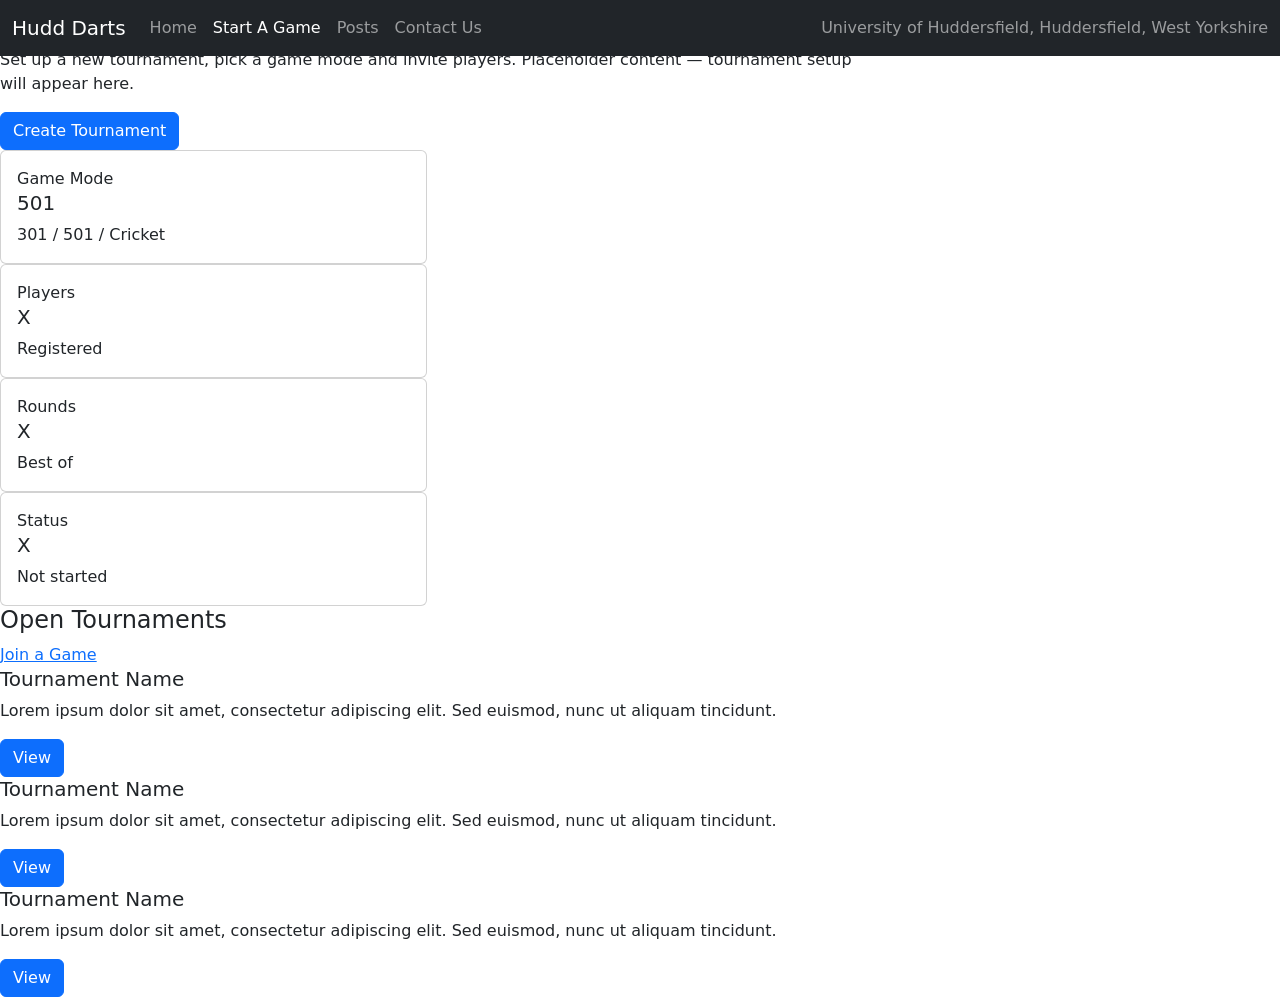
==== tournament.html @ 18244286 "Create tournament.html for tournament setup This HTML file sets up the structure for the tournament " ====
<!DOCTYPE html>
<html lang="en">
<head>
  <meta charset="utf-8" />
  <meta name="viewport" content="width=device-width, initial-scale=1.0" />
  <title>Start A Game — Hudd Darts</title>

  <link rel="stylesheet" href="https://cdn.jsdelivr.net/npm/bootstrap@5.3.2/dist/css/bootstrap.min.css" />
  <link rel="stylesheet" href="css/site.css" />
  <link rel="stylesheet" href="huddDarts.css" />
  <link href="https://fonts.googleapis.com/css2?family=Cormorant+Garamond:ital,wght@0,300;0,400;1,300&family=Barlow:wght@300;400&display=swap" rel="stylesheet">

</head>
<body>

  <div class="scroll-progress" id="scrollProgress"></div>

  <!-- TOP NAV -->
  <nav class="navbar navbar-expand-lg navbar-dark bg-dark fixed-top" id="topnav">
    <div class="container-fluid">
      <a class="navbar-brand" href="index.html">Hudd Darts</a>
      <button class="navbar-toggler" type="button" data-bs-toggle="collapse" data-bs-target="#navbarNav"
              aria-controls="navbarNav" aria-expanded="false" aria-label="Toggle navigation">
        <span class="navbar-toggler-icon"></span>
      </button>
      <div class="collapse navbar-collapse" id="navbarNav">
        <ul class="navbar-nav me-auto">
          <li class="nav-item"><a class="nav-link" href="index.html">Home</a></li>
          <li class="nav-item"><a class="nav-link active" aria-current="page" href="tournament.html">Start A Game</a></li>
          <li class="nav-item"><a class="nav-link" href="posts.html">Posts</a></li>
          <li class="nav-item"><a class="nav-link" href="contact.html">Contact Us</a></li>
        </ul>
        <span class="navbar-text">
          University of Huddersfield, Huddersfield, West Yorkshire
        </span>
      </div>
    </div>
  </nav>

  <!-- MAIN -->
  <div id="page-content-wrapper">

    <!-- Hero + tournament stats (same layout as home) -->
    <div class="background-card">
        <div class="col-8">
            <div class="card-body">
                <h1 class="card-title">Start A Game</h1>
                <p class="card-text">Set up a new tournament, pick a game mode and invite players. Placeholder content &mdash; tournament setup will appear here.</p>
                <a href="#" id='create-tournament' class="btn btn-primary">Create Tournament</a>
            </div>
        </div>
        <div class="col-4" id="content-grid">
            <div class="card">
                <div class="card-body">
                    <span class="small-title">Game Mode</span>
                    <h5 class="card-title"><span id="game-mode">501</span></h5>
                    <span class="small-title">301 / 501 / Cricket</span>
                </div>
            </div>
            <div class="card">
                <div class="card-body">
                    <span class="small-title">Players</span>
                    <h5 class="card-title"><span id="player-count">X</span></h5>
                    <span class="small-title">Registered</span>
                </div>
            </div>
            <div class="card">
                <div class="card-body">
                    <span class="small-title">Rounds</span>
                    <h5 class="card-title"><span id="round-count">X</span></h5>
                    <span class="small-title">Best of</span>
                </div>
            </div>
            <div class="card">
                <div class="card-body">
                    <span class="small-title">Status</span>
                    <h5 class="card-title"><span id="status">X</span></h5>
                    <span class="small-title">Not started</span>
                </div>
            </div>
        </div>
    </div>

    <!-- Bracket placeholder (dark wrapper, same as leaderboard) -->
    <div class="table-wrapper">
        <div id="pregame-wrapper" class="d-none">
            <div class="col-3">
                <label>Add Players</label>
                <select class="select2">
                    <option value="">Select a player to add&hellip;</option>
                </select>
                <button id="add-new-player" type="button" class="btn btn-outline-light btn-sm">+ Add New Player</button>
                <button id="download-csv" type="button" class="btn btn-outline-light btn-sm">Download CSV</button>
            </div>
            <div class="col-9">
                <div class="card" id="players-select-card">
                    <h5>Players(<span id="player-count">X</span>)</h5>
                    <div class="hd"></div>
                    <div class="player-select-wrapper">
                        
                    </div>
                </div>
                <button id="start-tournament" class="btn btn-primary" disabled>Start Tournament</button>
            </div>
            
        </div>
        <div id="bracket-wrapper">

        </div>
    </div>

    <!-- Open tournaments placeholder cards -->
    <div class="section-head">
      <h4>Open Tournaments</h4>
      <a href="#" class="uoh-btn-primary">Join a Game</a>
    </div>

    <div class="card-grid" id="tournaments-container">
      <div class="post-card">
        <h5 class="post-title">Tournament Name</h5>
        <p class="post-excerpt">Lorem ipsum dolor sit amet, consectetur adipiscing elit. Sed euismod, nunc ut aliquam tincidunt.</p>
        <a href="#" class="btn btn-primary">View</a>
      </div>
      <div class="post-card">
        <h5 class="post-title">Tournament Name</h5>
        <p class="post-excerpt">Lorem ipsum dolor sit amet, consectetur adipiscing elit. Sed euismod, nunc ut aliquam tincidunt.</p>
        <a href="#" class="btn btn-primary">View</a>
      </div>
      <div class="post-card">
        <h5 class="post-title">Tournament Name</h5>
        <p class="post-excerpt">Lorem ipsum dolor sit amet, consectetur adipiscing elit. Sed euismod, nunc ut aliquam tincidunt.</p>
        <a href="#" class="btn btn-primary">View</a>
      </div>
    </div>

  </div>

  <!-- Add New Player modal -->
  <div class="modal fade" id="add-player-modal" tabindex="-1" aria-labelledby="add-player-title" aria-hidden="true">
    <div class="modal-dialog">
      <div class="modal-content">
        <div class="modal-header">
          <h5 class="modal-title" id="add-player-title">Add New Player</h5>
          <button type="button" class="btn-close" data-bs-dismiss="modal" aria-label="Close"></button>
        </div>
        <div class="modal-body">
          <div class="mb-3">
            <label for="new-player-name" class="form-label">Player name</label>
            <input type="text" class="form-control" id="new-player-name" placeholder="e.g. Jane Smith" autocomplete="off">
          </div>
          <div class="mb-1">
            <label for="new-player-avg" class="form-label">Starting 3-dart average (optional)</label>
            <input type="number" step="0.01" min="0" class="form-control" id="new-player-avg" placeholder="0.00">
          </div>
        </div>
        <div class="modal-footer">
          <button type="button" class="btn btn-secondary" data-bs-dismiss="modal">Cancel</button>
          <button type="button" class="btn btn-primary" id="save-new-player">Save Player</button>
        </div>
      </div>
    </div>
  </div>

  <!-- Record Result modal -->
  <div class="modal fade" id="game-modal" tabindex="-1" aria-labelledby="game-modal-title" aria-hidden="true">
    <div class="modal-dialog">
      <div class="modal-content">
        <div class="modal-header">
          <h5 class="modal-title" id="game-modal-title">Record Result</h5>
          <button type="button" class="btn-close" data-bs-dismiss="modal" aria-label="Close"></button>
        </div>
        <div class="modal-body">
          <p class="fw-semibold mb-3"><span id="gm-p1-name"></span> vs <span id="gm-p2-name"></span></p>
          <div class="row g-3">
            <div class="col-6">
              <label class="form-label" id="gm-p1-label" for="gm-p1-avg"></label>
              <input type="number" step="0.01" min="0" class="form-control" id="gm-p1-avg" placeholder="3-dart avg">
            </div>
            <div class="col-6">
              <label class="form-label" id="gm-p2-label" for="gm-p2-avg"></label>
              <input type="number" step="0.01" min="0" class="form-control" id="gm-p2-avg" placeholder="3-dart avg">
            </div>
          </div>
          <div class="mt-3">
            <label class="form-label d-block">Winner</label>
            <div class="form-check">
              <input class="form-check-input" type="radio" name="gm-winner" id="gm-winner-1" value="1">
              <label class="form-check-label" for="gm-winner-1" id="gm-winner-1-label"></label>
            </div>
            <div class="form-check">
              <input class="form-check-input" type="radio" name="gm-winner" id="gm-winner-2" value="2">
              <label class="form-check-label" for="gm-winner-2" id="gm-winner-2-label"></label>
            </div>
          </div>
          <p class="text-danger small mt-2 mb-0 d-none" id="gm-error">Enter both averages and pick a winner.</p>
        </div>
        <div class="modal-footer">
          <button type="button" class="btn btn-secondary" data-bs-dismiss="modal">Cancel</button>
          <button type="button" class="btn btn-primary" id="save-game-result">Save Result</button>
        </div>
      </div>
    </div>
  </div>

  <script src="https://ajax.googleapis.com/ajax/libs/jquery/3.7.1/jquery.min.js"></script>
  <script src="https://cdn.jsdelivr.net/npm/bootstrap@5.3.2/dist/js/bootstrap.bundle.min.js"></script>
  <script src="js/site.js"></script>

</body>
</html>
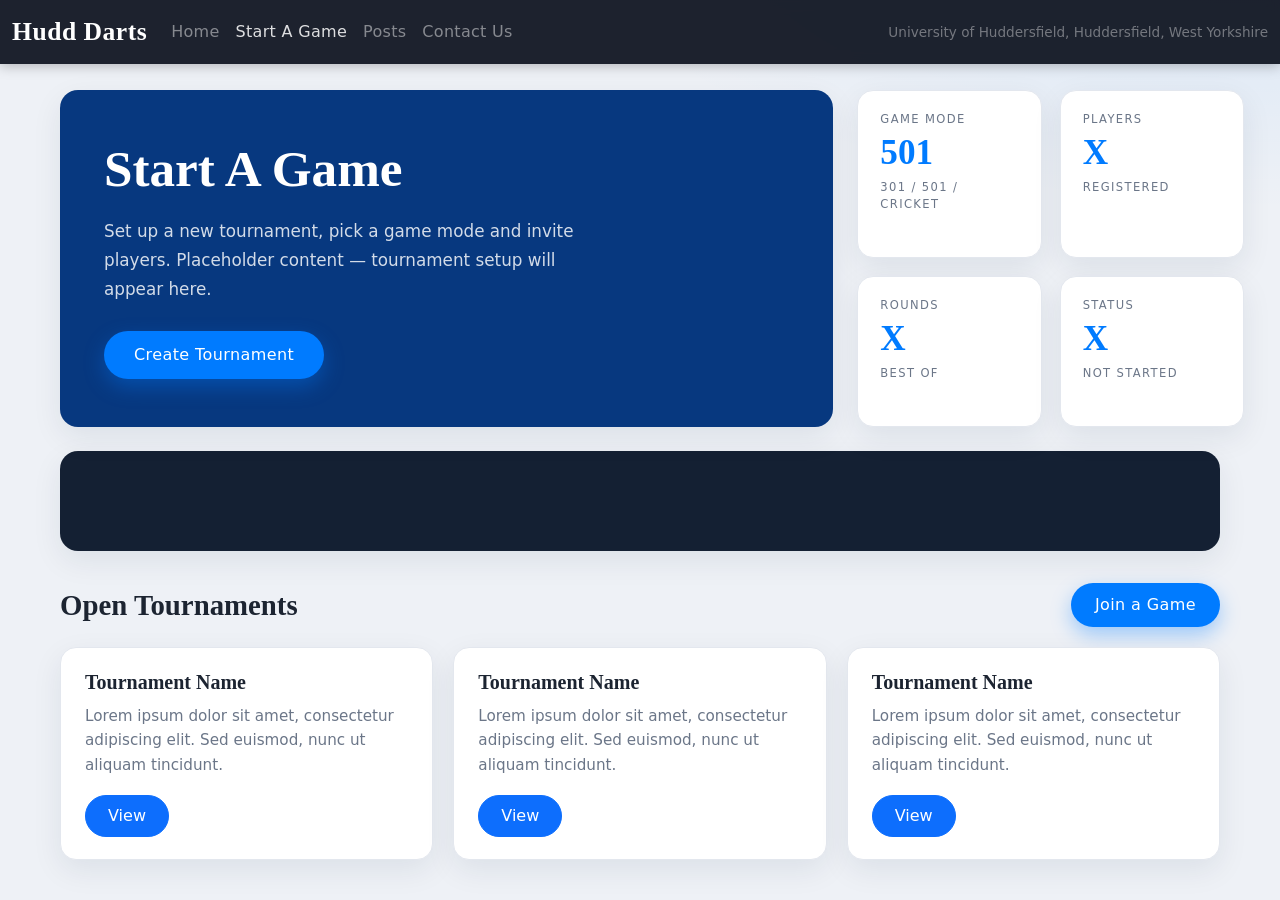
==== commit d0eba28a: "Fix script source path for site.js" ====
--- a/tournament.html
+++ b/tournament.html
@@ -204,7 +204,7 @@
 
   <script src="https://ajax.googleapis.com/ajax/libs/jquery/3.7.1/jquery.min.js"></script>
   <script src="https://cdn.jsdelivr.net/npm/bootstrap@5.3.2/dist/js/bootstrap.bundle.min.js"></script>
-  <script src="js/site.js"></script>
+  <script src="site.js"></script>
 
 </body>
 </html>
--- a/huddDarts.css
+++ b/huddDarts.css
@@ -0,0 +1,589 @@
+/* ============================================================
+   Hudd Darts — page theme
+   Fonts loaded in <head>: Cormorant Garamond (headings), Barlow (body)
+   ============================================================ */
+
+:root {
+    --brand:        #007bff;
+    --brand-dark:   #0b5ed7;
+    --ink:          #1c2431;
+    --muted:        #6b7688;
+    --panel:        #ffffff;
+    --page-bg:      #eef1f6;
+    --border:       #e3e7ee;
+    --shadow:       0 10px 30px rgba(18, 32, 60, .08);
+}
+
+body {
+    font-family: 'Barlow', system-ui, sans-serif;
+    color: var(--ink);
+    background:
+        radial-gradient(1200px 500px at 100% -10%, rgba(0,123,255,.10), transparent 60%),
+        var(--page-bg);
+    min-height: 100vh;
+}
+
+/* ---------- Top navbar ---------- */
+#topnav.navbar {
+    background: rgba(20, 26, 38, .96) !important;
+    backdrop-filter: blur(6px);
+    box-shadow: 0 2px 12px rgba(0, 0, 0, .25);
+}
+#topnav .navbar-brand {
+    font-family: 'Cormorant Garamond', serif;
+    font-weight: 600;
+    font-size: 1.6rem;
+    letter-spacing: .5px;
+}
+#topnav .nav-link {
+    font-weight: 400;
+    letter-spacing: .3px;
+    opacity: .85;
+    transition: opacity .15s ease;
+}
+#topnav .nav-link:hover,
+#topnav .nav-link:focus { opacity: 1; }
+#topnav .navbar-text { font-size: .85rem; opacity: .7; }
+
+/* ---------- Layout ---------- */
+#page-content-wrapper {
+    margin-left: 0 !important;   /* remove old sidebar offset */
+    padding: 90px 24px 40px;     /* clear the fixed top navbar */
+}
+
+/* Main container: hero (left) + stat grid (right) side by side */
+.background-card {
+    display: flex;
+    gap: 24px;
+    align-items: stretch;
+    max-width: 1160px;
+    margin: 0 auto;
+}
+.background-card > .col-8,
+.background-card > .col-4 { padding: 0; }
+
+/* ---------- Hero card ---------- */
+.col-8 .card-body {
+    background:#07387f;
+    color: #fff;
+    border-radius: 18px;
+    padding: 48px 44px;
+    height: 100%;
+    box-shadow: var(--shadow);
+    display: flex;
+    flex-direction: column;
+    justify-content: center;
+}
+.col-8 .card-title {
+    font-family: 'Cormorant Garamond', serif;
+    color: #fff;
+    font-size: clamp(2.4rem, 4vw, 3.4rem);
+    font-weight: 600;
+    margin-bottom: 18px;
+}
+.col-8 .card-text {
+    color: rgba(255, 255, 255, .82);
+    font-size: 1.05rem;
+    line-height: 1.7;
+    max-width: 46ch;
+    margin-bottom: 28px;
+}
+.col-8 .btn-primary {
+    align-self: flex-start;
+    background: var(--brand);
+    border: none;
+    padding: 12px 30px;
+    border-radius: 999px;
+    font-weight: 500;
+    letter-spacing: .4px;
+    box-shadow: 0 8px 20px rgba(0, 123, 255, .35);
+    transition: transform .15s ease, background .15s ease;
+}
+.col-8 .btn-primary:hover {
+    background: var(--brand-dark);
+    transform: translateY(-2px);
+}
+
+/* ---------- Stat grid (2 x 2) ---------- */
+#content-grid {
+    display: grid;
+    grid-template-columns: repeat(2, 1fr);
+    gap: 18px;
+}
+#content-grid .card {
+    border: 1px solid var(--border);
+    border-radius: 16px;
+    background: var(--panel);
+    box-shadow: var(--shadow);
+    transition: transform .15s ease, box-shadow .15s ease;
+}
+#content-grid .card:hover {
+    transform: translateY(-3px);
+    box-shadow: 0 16px 34px rgba(18, 32, 60, .14);
+}
+#content-grid .card-body {
+    padding: 20px 22px;
+    display: flex;
+    flex-direction: column;
+    gap: 2px;
+}
+#content-grid .card-title {
+    font-family: 'Cormorant Garamond', serif;
+    color: var(--brand);
+    font-size: 2.2rem;
+    font-weight: 600;
+    line-height: 1.1;
+    margin: 4px 0;
+}
+
+/* Small uppercase labels above/below the big number */
+.small-title {
+    display: block;
+    font-size: .72rem;
+    letter-spacing: .12em;
+    text-transform: uppercase;
+    color: var(--muted);
+    font-weight: 500;
+}
+.small-title + .small-title,
+.card-title + .small-title { color: var(--muted); }
+
+/* ---------- Leaderboard table wrapper ---------- */
+.table-wrapper {
+    max-width: 1160px;
+    margin: 24px auto 0;
+    min-height: 100px;
+    background: #142033;
+    color: #fff;
+    border-radius: 18px;
+    padding: 24px;
+    box-shadow: var(--shadow);
+}
+
+/* ---------- Leaderboard DataTable (dark theme) ---------- */
+/* The table is initialised by site.js with the jQuery DataTables plugin,
+   so these rules also theme the search box, info text and pagination
+   that DataTables injects around the table. */
+.leaderboard.dataTable,
+table.leaderboard {
+    width: 100% !important;
+    border-collapse: collapse;
+    color: #e8edf5;
+    font-size: .95rem;
+}
+table.leaderboard thead th {
+    text-align: left;
+    font-family: 'Barlow', sans-serif;
+    font-weight: 500;
+    font-size: .72rem;
+    letter-spacing: .12em;
+    text-transform: uppercase;
+    color: #9fb2cc;
+    padding: 8px 26px 12px 14px;
+    border-bottom: 1px solid rgba(255, 255, 255, .12);
+    white-space: nowrap;
+}
+table.leaderboard tbody td {
+    padding: 12px 14px;
+    border-top: 1px solid rgba(255, 255, 255, .06);
+    border-bottom: none;
+}
+table.leaderboard tbody tr:first-child td { border-top: none; }
+table.leaderboard.dataTable tbody tr { background: transparent; }
+table.leaderboard tbody tr:hover td { background: rgba(255, 255, 255, .05); }
+/* Rank emphasis on the first cell */
+table.leaderboard tbody td.rank-col {
+    color: var(--brand);
+    font-weight: 600;
+    width: 3rem;
+}
+
+/* DataTables sort-arrow colours on the dark header */
+table.leaderboard thead th.sorting:before,
+table.leaderboard thead th.sorting:after,
+table.leaderboard thead th.sorting_asc:before,
+table.leaderboard thead th.sorting_asc:after,
+table.leaderboard thead th.sorting_desc:before,
+table.leaderboard thead th.sorting_desc:after {
+    color: #cbd8ec;
+}
+
+/* DataTables controls (search / info / pagination) on dark background */
+.table-wrapper .dataTables_wrapper {
+    color: #cbd8ec;
+}
+.table-wrapper .dataTables_filter,
+.table-wrapper .dataTables_info {
+    color: #9fb2cc;
+    font-size: .85rem;
+}
+.table-wrapper .dataTables_filter input {
+    background: rgba(255, 255, 255, .06);
+    border: 1px solid rgba(255, 255, 255, .18);
+    color: #fff;
+    border-radius: 8px;
+    padding: 4px 10px;
+    margin-left: 8px;
+}
+.table-wrapper .dataTables_filter input:focus {
+    outline: none;
+    border-color: var(--brand);
+    box-shadow: 0 0 0 2px rgba(0, 123, 255, .25);
+}
+.table-wrapper .dataTables_filter input::placeholder { color: #7f8da5; }
+.table-wrapper .pagination .page-link {
+    background: transparent;
+    border-color: rgba(255, 255, 255, .18);
+    color: #cbd8ec;
+}
+.table-wrapper .pagination .page-item.active .page-link {
+    background: var(--brand);
+    border-color: var(--brand);
+    color: #fff;
+}
+.table-wrapper .pagination .page-item.disabled .page-link {
+    color: #5b697a;
+}
+.leaderboard-empty {
+    margin: 8px 0 0;
+    color: #9fb2cc;
+    font-size: .95rem;
+}
+
+/* ============================================================
+   Tournament — pre-game setup & bracket
+   (rendered inside the dark .table-wrapper)
+   ============================================================ */
+
+/* Pre-game panel: [ Add Players select ] | [ selected players + start ] */
+#pregame-wrapper {
+    display: flex;
+    flex-wrap: wrap;
+    gap: 24px;
+    align-items: flex-start;
+}
+#pregame-wrapper label {
+    display: block;
+    text-transform: uppercase;
+    letter-spacing: .12em;
+    font-size: .72rem;
+    font-weight: 500;
+    color: #9fb2cc;
+    margin-bottom: 8px;
+}
+#pregame-wrapper .select2 {
+    width: 100%;
+    background: rgba(255, 255, 255, .06);
+    border: 1px solid rgba(255, 255, 255, .18);
+    color: #fff;
+    border-radius: 10px;
+    padding: 10px 14px;
+    font-family: 'Barlow', sans-serif;
+    font-size: .95rem;
+}
+#pregame-wrapper .select2:focus {
+    outline: none;
+    border-color: var(--brand);
+    box-shadow: 0 0 0 2px rgba(0, 123, 255, .25);
+}
+#pregame-wrapper .select2 option { color: #1c2431; }   /* dropdown list stays readable */
+
+/* Selected-players card (overrides Bootstrap's white .card on the dark panel) */
+#players-select-card {
+    background: rgba(255, 255, 255, .04);
+    border: 1px solid rgba(255, 255, 255, .12);
+    border-radius: 14px;
+    padding: 16px 18px;
+    color: #fff;
+}
+#players-select-card h5 {
+    font-family: 'Cormorant Garamond', serif;
+    font-weight: 600;
+    margin: 0;
+}
+#players-select-card .hd {
+    height: 1px;
+    background: rgba(255, 255, 255, .12);
+    margin: 12px 0;
+}
+
+/* Container + individual selected-player cards */
+.player-select-wrapper {
+    display: flex;
+    flex-wrap: wrap;
+    gap: 12px;
+    min-height: 40px;
+}
+.playerCard {
+    display: flex;
+    align-items: center;
+    gap: 14px;
+    background: rgba(255, 255, 255, .06);
+    border: 1px solid rgba(255, 255, 255, .12);
+    border-radius: 12px;
+    padding: 8px 8px 8px 14px;
+}
+.playerCard p {
+    margin: 0;
+    font-weight: 500;
+    color: #fff;
+    font-size: .9rem;
+}
+.remove-player-btn {
+    background: transparent;
+    border: 1px solid rgba(255, 255, 255, .2);
+    color: #9fb2cc;
+    border-radius: 8px;
+    padding: 4px 10px;
+    font-size: .8rem;
+    cursor: pointer;
+    transition: color .15s ease, border-color .15s ease;
+}
+.remove-player-btn:hover {
+    color: #ff6b6b;
+    border-color: #ff6b6b;
+}
+#start-tournament { margin-top: 16px; }
+
+/* Add-new-player / download buttons under the select */
+#add-new-player,
+#download-csv {
+    display: block;
+    width: 100%;
+    margin-top: 8px;
+}
+
+/* ---------- Bracket ---------- */
+.bracket {
+    display: flex;
+    gap: 40px;
+    align-items: stretch;
+    overflow-x: auto;
+    padding: 4px 2px 8px;
+}
+.bracket-round {
+    display: flex;
+    flex-direction: column;
+    min-width: 190px;
+}
+.bracket-round-title {
+    text-transform: uppercase;
+    letter-spacing: .12em;
+    font-size: .72rem;
+    font-weight: 500;
+    color: #9fb2cc;
+    margin-bottom: 12px;
+    text-align: center;
+}
+/* space-around gives the classic bracket shape as rounds get shorter */
+.bracket-round-matches {
+    display: flex;
+    flex-direction: column;
+    justify-content: space-around;
+    flex: 1 1 auto;
+    gap: 16px;
+}
+.bracket-match {
+    background: rgba(255, 255, 255, .05);
+    border: 1px solid rgba(255, 255, 255, .12);
+    border-radius: 12px;
+    overflow: hidden;
+}
+.bracket-seed {
+    display: flex;
+    align-items: center;
+    justify-content: space-between;
+    gap: 10px;
+    padding: 10px 14px;
+    color: #e8edf5;
+    font-size: .9rem;
+}
+.bracket-seed + .bracket-seed {
+    border-top: 1px solid rgba(255, 255, 255, .1);
+}
+.bracket-seed-name { font-weight: 500; }
+.bracket-seed-avg { color: #9fb2cc; font-size: .78rem; }
+.bracket-seed.is-empty .bracket-seed-name {
+    color: #6b7688;
+    font-style: italic;
+    font-weight: 400;
+}
+
+/* A match ready to be played is clickable */
+.bracket-match.is-playable {
+    cursor: pointer;
+    transition: border-color .15s ease, box-shadow .15s ease;
+}
+.bracket-match.is-playable:hover {
+    border-color: var(--brand);
+    box-shadow: 0 0 0 2px rgba(0, 123, 255, .25);
+}
+/* Winner of a completed match */
+.bracket-seed.is-winner {
+    background: rgba(0, 123, 255, .18);
+}
+.bracket-seed.is-winner .bracket-seed-name {
+    color: #fff;
+    font-weight: 600;
+}
+.bracket-seed.is-winner::after {
+    content: "\2713";              /* check mark */
+    color: var(--brand);
+    font-weight: 700;
+    margin-left: 6px;
+}
+
+@media (max-width: 520px) {
+    .bracket { gap: 22px; }
+    .bracket-round { min-width: 150px; }
+}
+
+/* ---------- Latest posts ---------- */
+.posts-wrapper {
+    max-width: 1160px;
+    margin: 24px auto 0;
+    display: flex;
+    flex-wrap: wrap;
+    align-items: center;
+    gap: 12px 20px;
+}
+.posts-wrapper h4 {
+    font-family: 'Cormorant Garamond', serif;
+    font-weight: 600;
+    font-size: 1.8rem;
+    margin: 0;
+    margin-right: auto;
+}
+.uoh-btn-primary {
+    display: inline-block;
+    background: var(--brand);
+    color: #fff;
+    text-decoration: none;
+    border: none;
+    padding: 10px 24px;
+    border-radius: 999px;
+    font-weight: 500;
+    letter-spacing: .4px;
+    box-shadow: 0 8px 20px rgba(0, 123, 255, .35);
+    transition: transform .15s ease, background .15s ease;
+}
+.uoh-btn-primary:hover {
+    background: var(--brand-dark);
+    color: #fff;
+    transform: translateY(-2px);
+}
+
+/* Post cards laid out horizontally in a row */
+.posts-container {
+    flex-basis: 100%;
+    display: flex;
+    gap: 20px;
+    align-items: stretch;
+}
+.post-card {
+    flex: 1 1 0;
+    background: var(--panel);
+    border: 1px solid var(--border);
+    border-radius: 16px;
+    box-shadow: var(--shadow);
+    padding: 22px 24px;
+    display: flex;
+    flex-direction: column;
+    transition: transform .15s ease, box-shadow .15s ease;
+}
+.post-card:hover {
+    transform: translateY(-3px);
+    box-shadow: 0 16px 34px rgba(18, 32, 60, .14);
+}
+.post-title {
+    font-family: 'Cormorant Garamond', serif;
+    font-weight: 600;
+    color: var(--ink);
+    margin-bottom: 10px;
+}
+.post-excerpt {
+    color: var(--muted);
+    font-size: .95rem;
+    line-height: 1.6;
+    margin-bottom: 18px;
+}
+.post-card .btn-primary {
+    align-self: flex-start;
+    margin-top: auto;
+    border-radius: 999px;
+    padding: 8px 22px;
+    font-weight: 500;
+}
+
+/* ---------- Responsive ---------- */
+@media (max-width: 900px) {
+    .background-card { flex-direction: column; }
+    .background-card > .col-8,
+    .background-card > .col-4 { width: 100%; }
+    #content-grid { grid-template-columns: repeat(2, 1fr); }
+    .posts-container { flex-direction: column; }
+}
+@media (max-width: 520px) {
+    #content-grid { grid-template-columns: 1fr; }
+    .col-8 .card-body { padding: 34px 26px; }
+}
+
+/* ============================================================
+   Shared building blocks for inner pages (posts / tournament)
+   ============================================================ */
+
+/* Full-width page header, same look as the home hero card */
+.page-hero {
+    max-width: 1160px;
+    margin: 0 auto 24px;
+    background: #07387f;
+    color: #fff;
+    border-radius: 18px;
+    padding: 48px 44px;
+    box-shadow: var(--shadow);
+    display: flex;
+    flex-direction: column;
+    align-items: flex-start;
+    gap: 16px;
+}
+.page-hero h1 {
+    font-family: 'Cormorant Garamond', serif;
+    font-weight: 600;
+    font-size: clamp(2.4rem, 4vw, 3.4rem);
+    margin: 0;
+}
+.page-hero p {
+    color: rgba(255, 255, 255, .82);
+    max-width: 60ch;
+    line-height: 1.7;
+    margin: 0;
+}
+.page-hero .btn-primary,
+.page-hero .uoh-btn-primary { margin-top: 8px; }
+
+/* Section heading used between blocks on inner pages */
+.section-head {
+    max-width: 1160px;
+    margin: 32px auto 0;
+    display: flex;
+    align-items: center;
+    gap: 16px;
+}
+.section-head h4 {
+    font-family: 'Cormorant Garamond', serif;
+    font-weight: 600;
+    font-size: 1.8rem;
+    margin: 0;
+    margin-right: auto;
+}
+
+/* Wrapping responsive grid of cards (post listings, placeholders) */
+.card-grid {
+    max-width: 1160px;
+    margin: 20px auto 0;
+    display: grid;
+    grid-template-columns: repeat(3, 1fr);
+    gap: 20px;
+}
+@media (max-width: 900px) { .card-grid { grid-template-columns: repeat(2, 1fr); } }
+@media (max-width: 520px) { .card-grid { grid-template-columns: 1fr; } }
